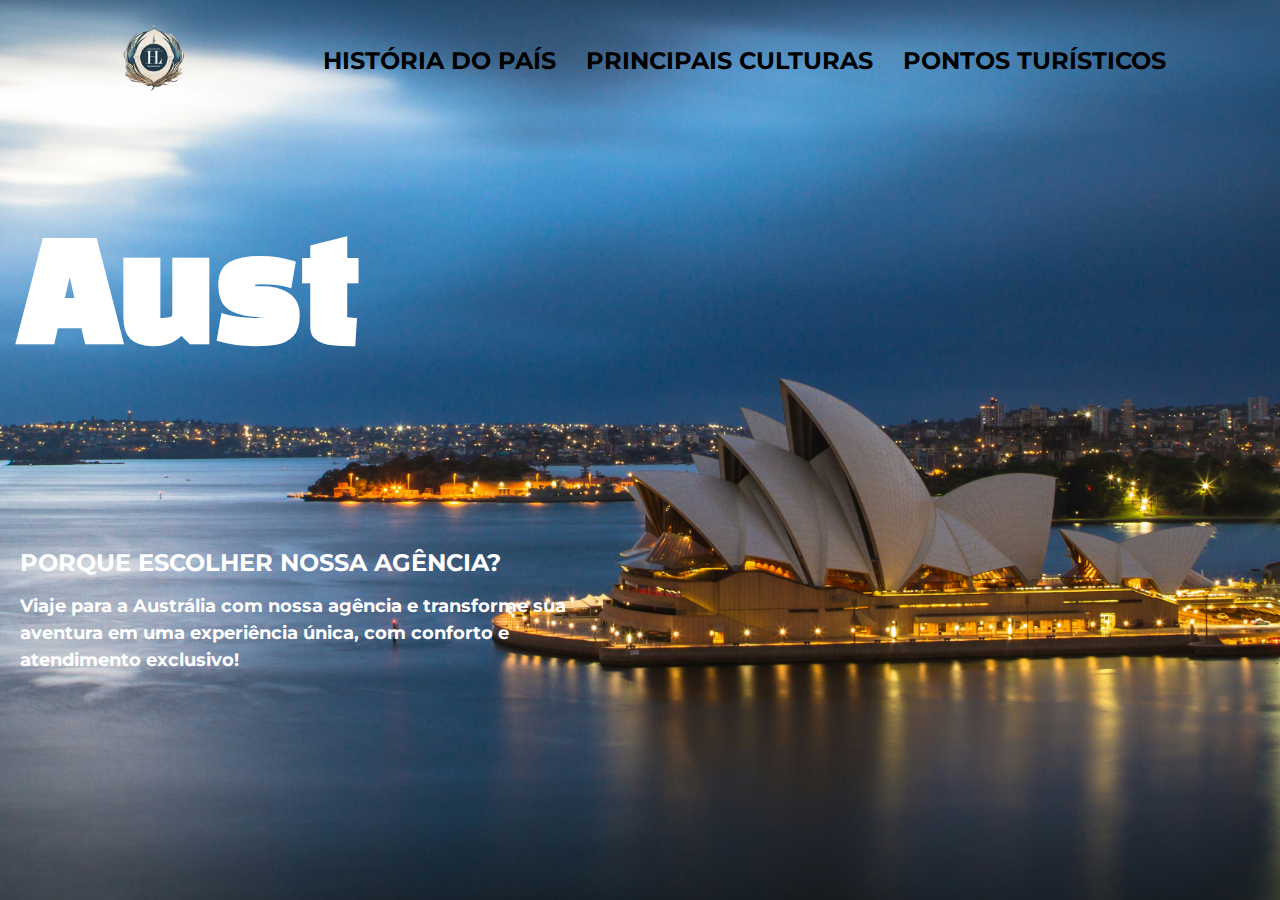
==== index.html @ 77b6d7a1 "quarto commit do trabalho" ====
<!DOCTYPE html>
<html lang="pt-BR">
<head>
    <meta charset="UTF-8">
    <meta name="viewport" content="width=device-width, initial-scale=1.0">
    <link rel="stylesheet" href="style.css">
    <link rel="preconnect" href="https://fonts.googleapis.com">
    <link rel="preconnect" href="https://fonts.gstatic.com" crossorigin>
    <link href="https://fonts.googleapis.com/css2?family=Black+Han+Sans&display=swap" rel="stylesheet">
    <link rel="preconnect" href="https://fonts.googleapis.com">
    <link rel="preconnect" href="https://fonts.gstatic.com" crossorigin>
    <link href="https://fonts.googleapis.com/css2?family=Montserrat:ital,wght@0,100..900;1,100..900&display=swap" rel="stylesheet">
    <title>YHL Travel</title>
</head>
<body>
    <header>
        <nav>
            <img src="./assets/logo_HLY-removebg-preview.png" alt="logo HLY" class="logo">
            <ul>
                <li>
                    <a href="./pages/história do país.html">HISTÓRIA DO PAÍS</a>
                </li>
                <li>
                    <a href="./pages/principais culturas.html">PRINCIPAIS CULTURAS</a>
                </li>
                <li>
                    <a href="./pages/pontos turísticos.html">PONTOS TURÍSTICOS</a>
                </li>
            </ul>
        </nav>
        <div class="container">
            <div>
            <h1 id="typed-text"></h1>
            <div class="h2p">
                <h2 class="h2">PORQUE ESCOLHER NOSSA AGÊNCIA?</h2>
                <p class="p">Viaje para a Austrália com nossa agência e transforme sua aventura em uma experiência única, com conforto e atendimento exclusivo!</p>
            </div>
        </div>
        </div>
    </header>
    <script src="script.js"></script>
</body>
</html>
---- style.css ----
* {
    margin: 0;
    padding: 0;
    box-sizing: border-box;
}

html {
    font-size: 16px;
}

body {
    font-family: Arial, sans-serif;
    color: white;
    background-color: #000;
}

header {
    position: relative;
    height: 100vh;
    background: url('./assets/logo_HLY-removebg-preview.png') no-repeat center center/cover;
}

nav {
    display: flex;
    align-items: center;
    justify-content: space-around;
    padding: 1.25rem 3.125rem;
}

.logo {
    height: 5rem;
    display: block;
}

nav ul {
    list-style: none;
    display: flex;
    gap: 1.875rem;
}

nav ul li a {
    text-decoration: none;
    color: #000;
    font-weight: bold;
    font-size: 1.5rem;
    font-family: "Montserrat", sans-serif;
}
.container {
    display: flex;
    justify-content: flex-start;
    padding: 20px;
}

.textos {
    position: absolute;
    top: 50%;
    left: 50%;
    transform: translate(-50%, -50%);
    display: flex;
    flex-direction: column;
   
}

.container h1 {
    font-size: 8.5rem;
    font-weight: bold;
    margin-top: 4.90rem;
    font-family: "Black Han Sans", sans-serif;
}

.h2 {
    margin-top: 10rem;
    font-size: 1.5rem;
    font-weight: bold;
    font-family: "Montserrat", sans-serif;
}

.p {
    font-size: 1.125rem;
    margin-top: 1rem;
    max-width: 37.5rem;
    line-height: 1.5;
    font-family: "Montserrat", sans-serif;
    font-weight: 700;
}
header {
    position: relative;
    height: 100vh;
    background: url('./assets/foto\ capa\ site.jpg') no-repeat center center/cover;
}
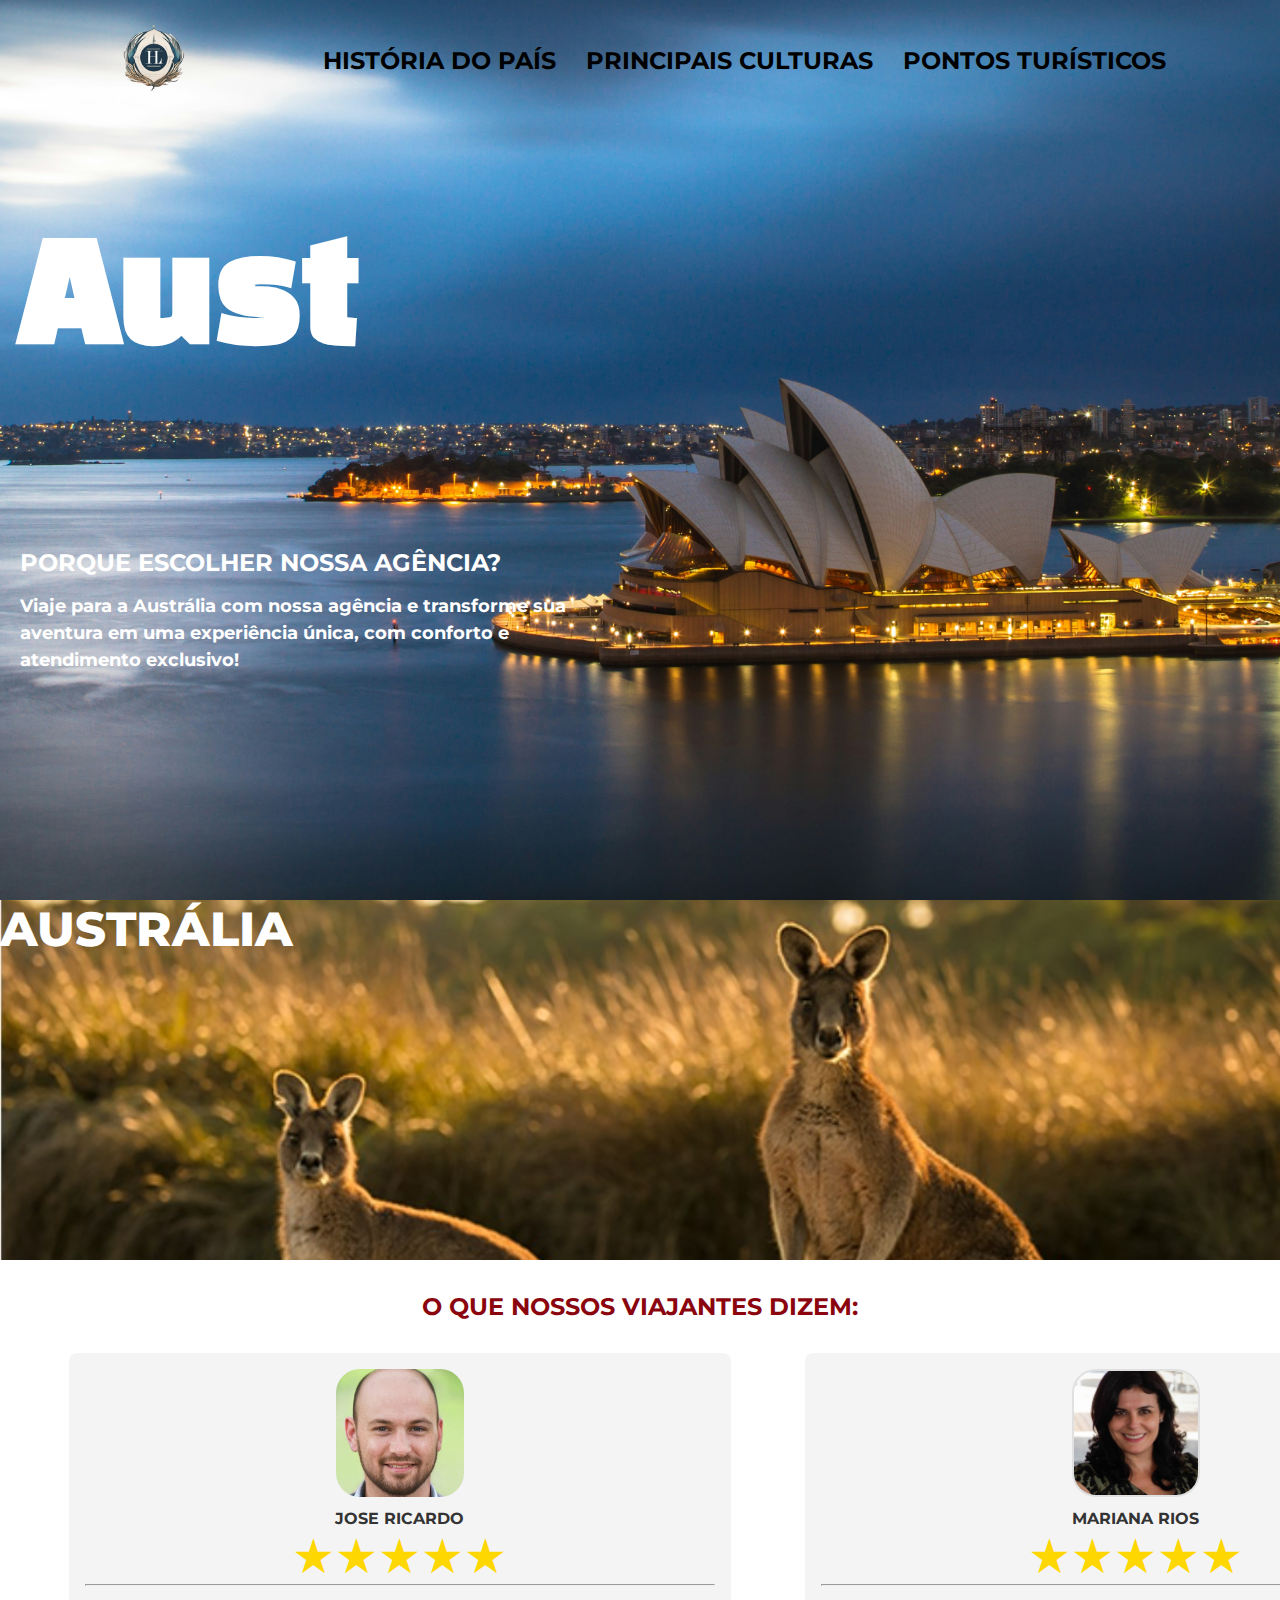
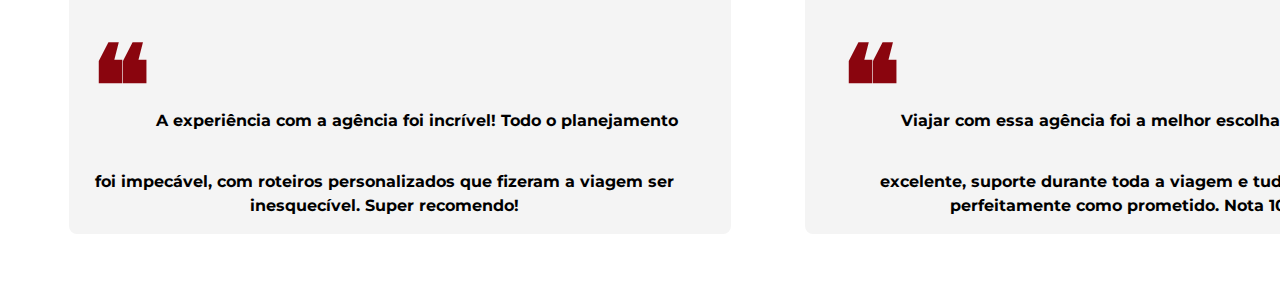
==== commit 2cedd90a: "quinto commit do trabalho" ====
--- a/index.html
+++ b/index.html
@@ -13,7 +13,7 @@
     <title>YHL Travel</title>
 </head>
 <body>
-    <header>
+    <header class="capa">
         <nav>
             <img src="./assets/logo_HLY-removebg-preview.png" alt="logo HLY" class="logo">
             <ul>
@@ -32,12 +32,38 @@
             <div>
             <h1 id="typed-text"></h1>
             <div class="h2p">
-                <h2 class="h2">PORQUE ESCOLHER NOSSA AGÊNCIA?</h2>
-                <p class="p">Viaje para a Austrália com nossa agência e transforme sua aventura em uma experiência única, com conforto e atendimento exclusivo!</p>
+                <h2>PORQUE ESCOLHER NOSSA AGÊNCIA?</h2>
+                <p>Viaje para a Austrália com nossa agência e transforme sua aventura em uma experiência única, com conforto e atendimento exclusivo!</p>
             </div>
         </div>
         </div>
     </header>
+
+    <header class="avaliacao">
+            <h1>AUSTRÁLIA</h1>
+    </header>
+    <div class="h2">
+        <h2>O QUE NOSSOS VIAJANTES DIZEM:</h2>
+    </div>
+    <div class="container2">
+        <div class="jrmr">
+            <div class="jose-ricardo">
+               
+                <img src="./assets/jose ricardo.jpg" alt="Foto de Jose Ricardo">
+                <div class="name">JOSE RICARDO</div>
+                <div class="stars">★★★★★</div>
+                <hr>
+                <p class="av"><span class="aspas">❝</span> A experiência com a agência foi incrível! Todo o planejamento foi impecável, com roteiros personalizados que fizeram a viagem ser inesquecível. Super recomendo!</p>
+            </div>
+            <div class="mariana-rios">
+                <img src="./assets/mariana rios.jpg" alt="Foto de Mariana Rios">
+                <div class="name">MARIANA RIOS</div>
+                <div class="stars">★★★★★</div>
+                <hr>
+                <p class="av"><span class="aspas">❝</span>Viajar com essa agência foi a melhor escolha! Atendimento excelente, suporte durante toda a viagem e tudo ocorreu perfeitamente como prometido. Nota 10!</p>
+            </div>
+        </div>
+    </div>
     <script src="script.js"></script>
 </body>
 </html>
--- a/style.css
+++ b/style.css
@@ -8,16 +8,12 @@
     font-size: 16px;
 }
 
-body {
+ header {
     font-family: Arial, sans-serif;
-    color: white;
-    background-color: #000;
-}
-
-header {
+    color: #fff;
     position: relative;
     height: 100vh;
-    background: url('./assets/logo_HLY-removebg-preview.png') no-repeat center center/cover;
+    background: url('./assets/foto\ capa\ site.jpg') no-repeat center center/cover;
 }
 
 nav {
@@ -68,14 +64,14 @@
     font-family: "Black Han Sans", sans-serif;
 }
 
-.h2 {
+h2 {
     margin-top: 10rem;
     font-size: 1.5rem;
     font-weight: bold;
     font-family: "Montserrat", sans-serif;
 }
 
-.p {
+p {
     font-size: 1.125rem;
     margin-top: 1rem;
     max-width: 37.5rem;
@@ -83,10 +79,127 @@
     font-family: "Montserrat", sans-serif;
     font-weight: 700;
 }
-header {
-    position: relative;
-    height: 100vh;
-    background: url('./assets/foto\ capa\ site.jpg') no-repeat center center/cover;
-}
-
+
+.avaliacao {
+    font-family: Arial, sans-serif;
+    color: white;
+    background-color: #000;
+    position: relative;
+    height: 40vh;
+    background: url('./assets/canguru.jpg') no-repeat center center/cover;
+}
+
+.avaliacao h1 {
+    font-family: "Montserrat", sans-serif;
+    font-weight: 800;
+    color: #fff;
+    font-size: 3rem;
+    display: flex;
+    justify-content: flex-start;
+    
+    
+}
+
+.h2 {
+    font-family: "Montserrat", sans-serif;
+    display: flex;
+    justify-content: center;
+    color: #8a050e;
+    font-size: 4rem;
+    margin-top: -8rem;
+
+}
+.container2 {
+    width: 90%;
+    max-width: 50rem;
+    background-color: #fff;
+    padding: 2rem;
+    border-radius: 0.5rem;
+    text-align: center;
+}
+
+.titulo {
+    font-size: 1.5rem;
+    color: #800000;
+    font-weight: bold;
+    margin-bottom: 1.25rem;
+}
+
+.jrmr {
+    display: flex;
+    justify-content: space-around;
+    flex-wrap: wrap;
+    width: 200%;
+}
+
+.jose-ricardo {
+    width: 45%;
+    background-color: #f4f4f4;
+    padding: 1rem;
+    border-radius: 0.5rem;
+    margin-bottom: 1.25rem;
+    position: relative;
+}
+
+.mariana-rios {
+    width: 45%;
+    background-color: #f4f4f4;
+    padding: 1rem;
+    border-radius: 0.5rem;
+    margin-bottom: 1.25rem;
+    position: relative;
+}
+
+.jose-ricardo img {
+    width: 8rem;
+    height: 8rem;
+    border-radius: 1.5rem;s
+    border: 0.125rem solid #e0e0e0;
+}
+
+.mariana-rios img {
+    width: 8rem;
+    height: 8rem;
+    border-radius: 1.5rem;
+    border: 0.125rem solid #e0e0e0;
+}
+
+.jose-ricardo .name {
+    font-family: "Montserrat", sans-serif;
+    font-weight: bold;
+    color: #333;
+    margin-top: 0.5rem;
+}
+
+.mariana-rios .name {
+    font-family: "Montserrat", sans-serif;
+    font-weight: bold;
+    color: #333;
+    margin-top: 0.5rem;
+}
+
+
+.stars {
+    color: #FFD700;
+    font-size: 3rem;
+}
+
+.jose-ricardo .av {
+    font-size: 1rem;
+    color: #000;
+    text-align: center;
+}
+
+.mariana-rios .av {
+    font-size: 1rem;
+    color: #000;
+    text-align: center;
+    
+}
+
+.aspas {
+    color: #8a050e;
+    font-size: 7rem;
+  
+}
   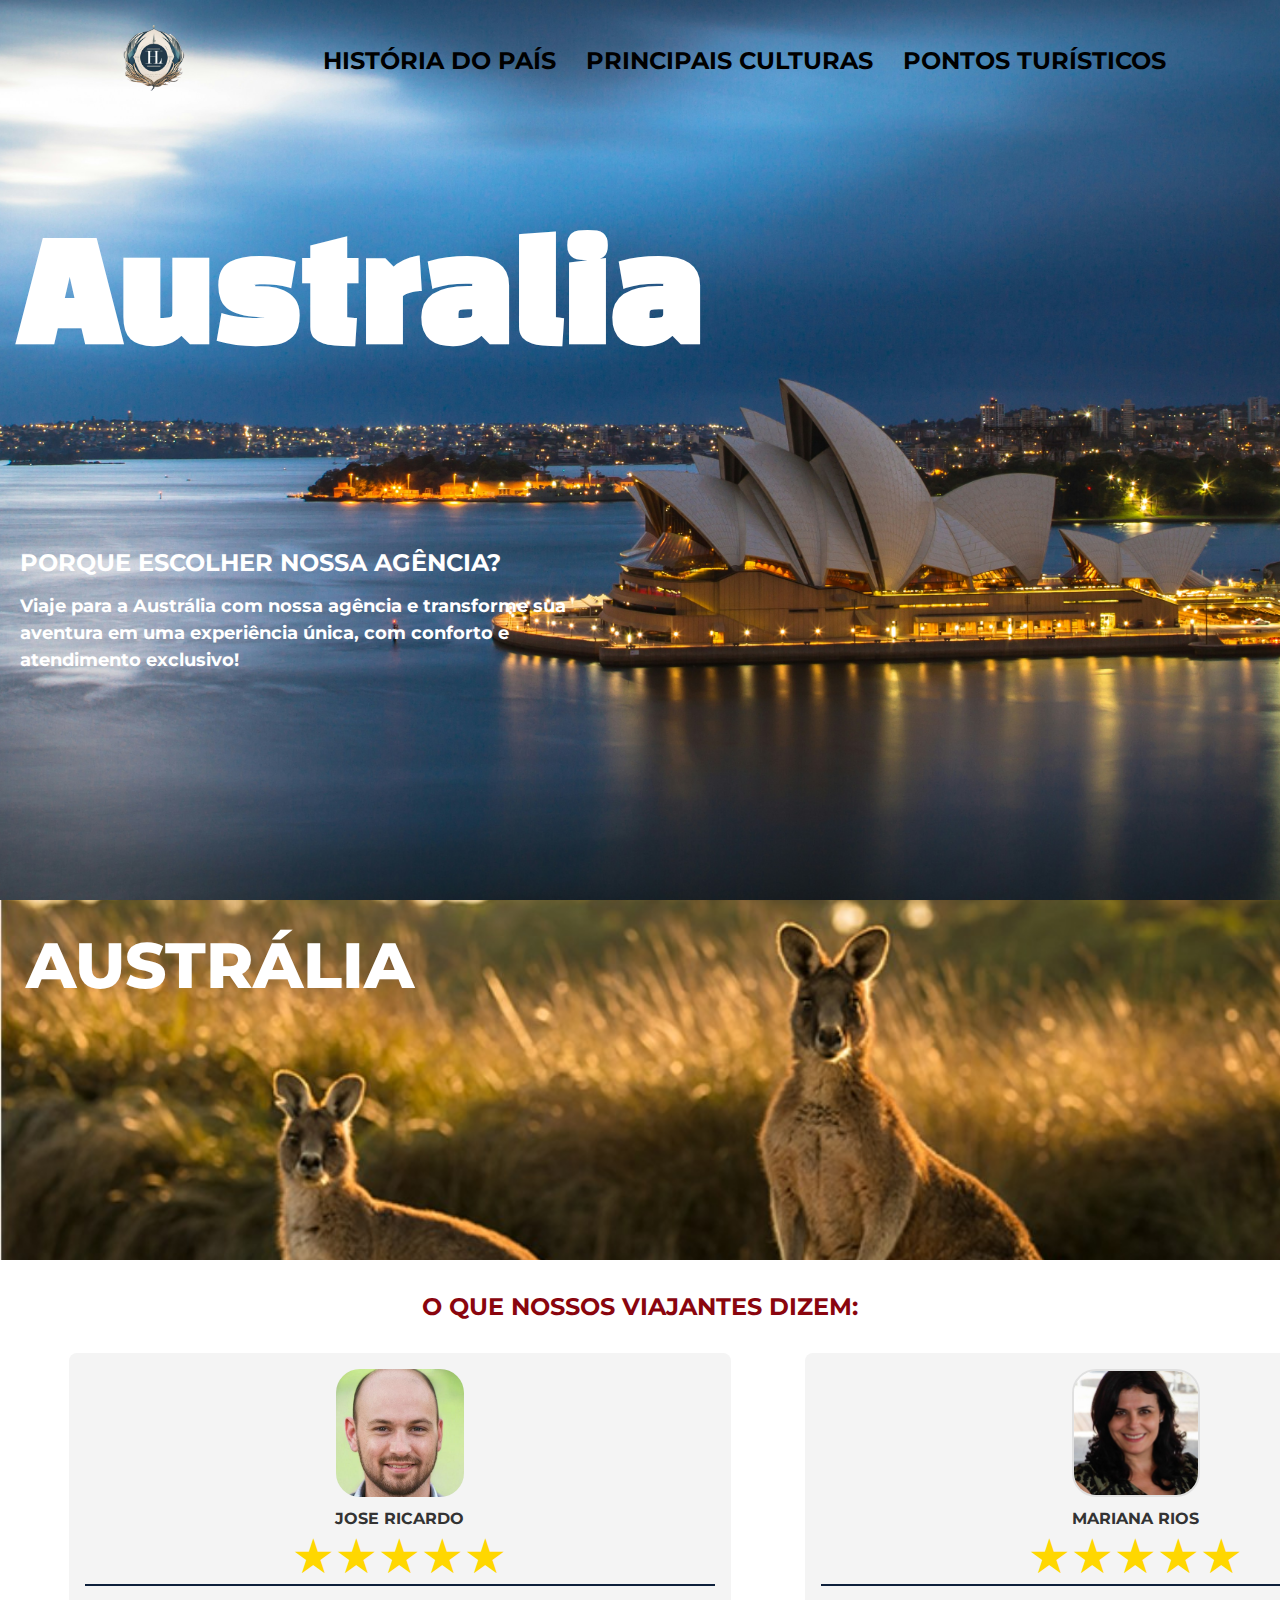
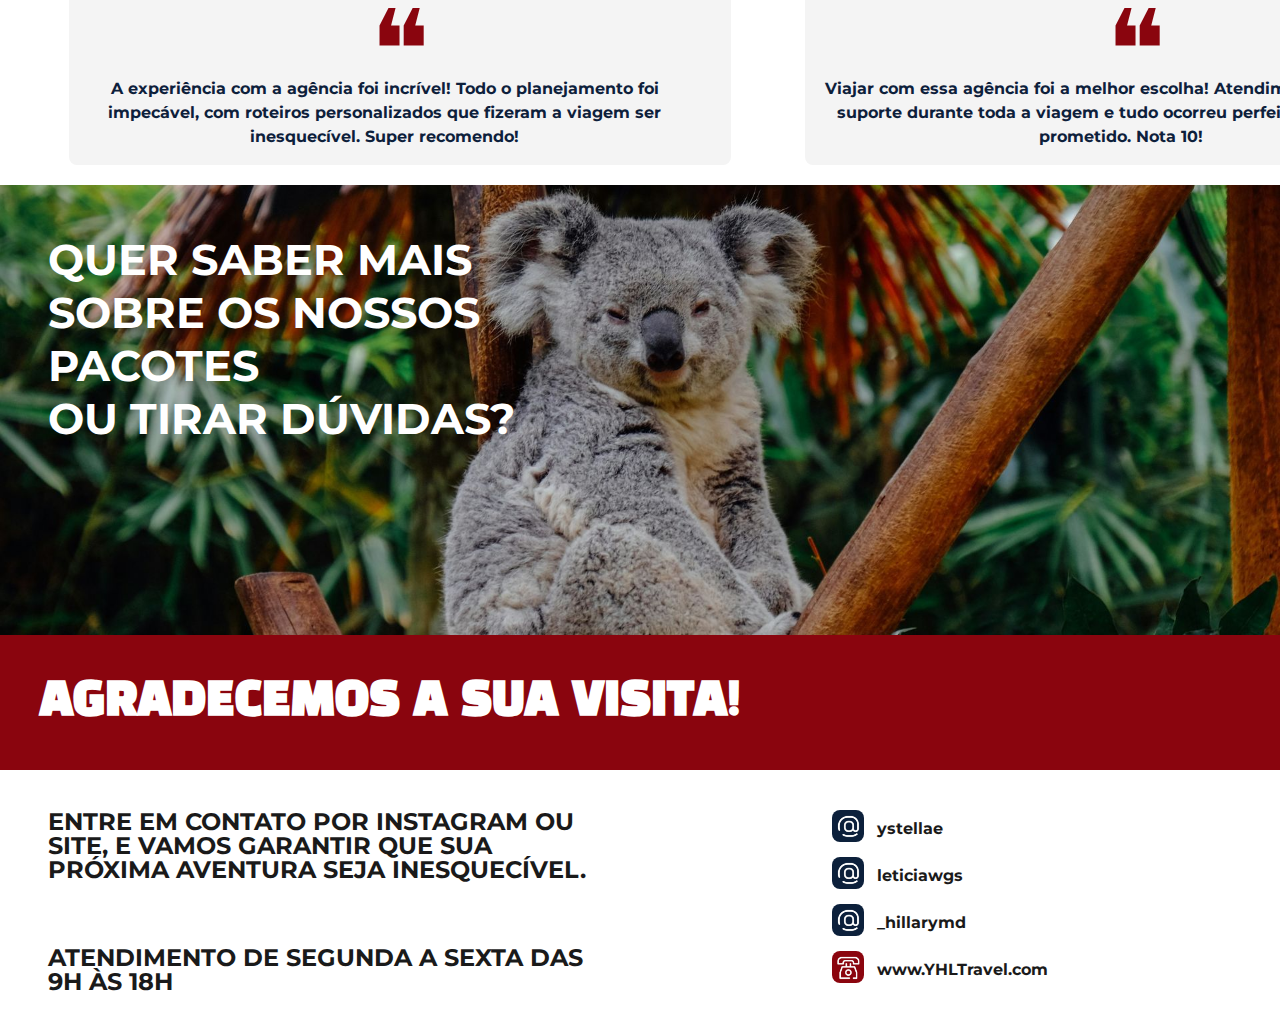
==== commit a376db5e: "sexto commit do trabalho" ====
--- a/index.html
+++ b/index.html
@@ -30,7 +30,7 @@
         </nav>
         <div class="container">
             <div>
-            <h1 id="typed-text"></h1>
+            <h1 id="typed-text">Australia</h1>
             <div class="h2p">
                 <h2>PORQUE ESCOLHER NOSSA AGÊNCIA?</h2>
                 <p>Viaje para a Austrália com nossa agência e transforme sua aventura em uma experiência única, com conforto e atendimento exclusivo!</p>
@@ -40,7 +40,9 @@
     </header>
 
     <header class="avaliacao">
-            <h1>AUSTRÁLIA</h1>
+         <div class="h1">
+            <h1 class="titulo">AUSTRÁLIA</h1>
+         </div>
     </header>
     <div class="h2">
         <h2>O QUE NOSSOS VIAJANTES DIZEM:</h2>
@@ -48,21 +50,42 @@
     <div class="container2">
         <div class="jrmr">
             <div class="jose-ricardo">
-               
                 <img src="./assets/jose ricardo.jpg" alt="Foto de Jose Ricardo">
                 <div class="name">JOSE RICARDO</div>
                 <div class="stars">★★★★★</div>
                 <hr>
-                <p class="av"><span class="aspas">❝</span> A experiência com a agência foi incrível! Todo o planejamento foi impecável, com roteiros personalizados que fizeram a viagem ser inesquecível. Super recomendo!</p>
+                <span class="aspas">❝</span>
+                <p class="av">A experiência com a agência foi incrível! Todo o planejamento foi impecável, com roteiros personalizados que fizeram a viagem ser inesquecível. Super recomendo!</p>
             </div>
             <div class="mariana-rios">
                 <img src="./assets/mariana rios.jpg" alt="Foto de Mariana Rios">
                 <div class="name">MARIANA RIOS</div>
                 <div class="stars">★★★★★</div>
                 <hr>
-                <p class="av"><span class="aspas">❝</span>Viajar com essa agência foi a melhor escolha! Atendimento excelente, suporte durante toda a viagem e tudo ocorreu perfeitamente como prometido. Nota 10!</p>
+                <span class="aspas">❝</span>
+                <p class="av">Viajar com essa agência foi a melhor escolha! Atendimento excelente, suporte durante toda a viagem e tudo ocorreu perfeitamente como prometido. Nota 10!</p>
             </div>
         </div>
+    </div>
+    <header class="pagina-final">
+        <h2 class="pergunta">QUER SABER MAIS <br> SOBRE OS NOSSOS <br> PACOTES <br> OU TIRAR DÚVIDAS?</h2>
+    </header>
+    <div class="agradecimento">
+        <h1 class="agradecemos">AGRADECEMOS A SUA VISITA!</h1>
+    </div>
+    <div class="encerramento">
+        <div class="contato-texto">
+            <p>ENTRE EM CONTATO POR INSTAGRAM OU SITE, E VAMOS GARANTIR QUE SUA PRÓXIMA AVENTURA SEJA INESQUECÍVEL.</p>
+            <p class="horarios">ATENDIMENTO DE SEGUNDA A SEXTA DAS 9H ÀS 18H</p>
+          </div>
+          <div class="contatos">
+            <div class="perfis">
+              <p><img src="./assets/arroba.jpg" alt="" class="arroba"> ystellae</p>
+              <p><img src="./assets/arroba.jpg" alt="" class="arroba"> leticiawgs</p>
+              <p><img src="./assets/arroba.jpg" alt="" class="arroba"> _hillarymd</p>
+              <p><img src="./assets/website.jpg" alt="" class="arroba"> www.YHLTravel.com</p>
+            </div>
+          </div>
     </div>
     <script src="script.js"></script>
 </body>
--- a/style.css
+++ b/style.css
@@ -98,6 +98,16 @@
     justify-content: flex-start;
     
     
+}
+
+.h1 {
+    display: flex;
+    padding-top: 1.6rem;
+    padding-left: 1.6rem;
+}
+
+.h1 .titulo {
+    font-size: 4rem;
 }
 
 .h2 {
@@ -120,7 +130,7 @@
 
 .titulo {
     font-size: 1.5rem;
-    color: #800000;
+    color: #8a050e;
     font-weight: bold;
     margin-bottom: 1.25rem;
 }
@@ -185,14 +195,16 @@
 }
 
 .jose-ricardo .av {
-    font-size: 1rem;
-    color: #000;
+    margin-top: -2.5rem;
+    font-size: 1rem;
+    color: #0d203b;
     text-align: center;
 }
 
 .mariana-rios .av {
-    font-size: 1rem;
-    color: #000;
+    margin-top: -2.5rem;
+    font-size: 1rem;
+    color: #0d203b;
     text-align: center;
     
 }
@@ -202,4 +214,105 @@
     font-size: 7rem;
   
 }
+
+hr {
+    border: none;
+    height: 0.15rem;
+    background-color: #0D203B;
+}
+
+.pagina-final {
+    font-family: Arial, sans-serif;
+    color: white;
+    background-color: #000;
+    position: relative;
+    height: 50vh;
+    background: url('./assets/coala.jpg') no-repeat center center/cover;
+}
+
+.pergunta {
+    margin-top: -2rem;
+    padding-top: 3rem;
+    padding-left: 3rem;
+    font-size: 2.7rem;
+}
+ .agradecimento {
+    background-color: #8a050e;
+    padding-top: 2.5rem;
+    padding-bottom: 2.5rem;
+    padding-left: 2.5rem;
+ }
+
+.agradecemos {
+    font-family: "Black Han Sans", sans-serif;
+    color: #fff;
+    font-size: 2.8rem;
+}
+
+.encerramento {
+    display: flex;
+    
+}
+
+  .contato-texto {
+    flex: 1;
+    max-width: 60%;
+  }
+  
+  .contato-texto p {
+    font-size: 1.5rem;
+    line-height: 1.5rem;
+    color: #1A1A1A;
+    padding-left: 3rem;
+    padding-top: 1.5rem;
+    padding-bottom: 1.5rem;
+  }
+  
+  .hours {
+    font-weight: bold;
+    color: #A10000;
+    font-size: 1.1rem;
+    margin-top: 1rem;
+  }
+  
+  .contatos {
+    display: flex;
+    flex-direction: column;
+    align-items: flex-start;
+  }
+
+  .perfis {
+    padding-left: 4rem;
+    padding-right: 4rem;
+    padding-top: 1.5rem;
+    padding-bottom: 1.5rem;
+  }
+
+  .perfis p {
+    font-size: 1rem;
+    color: #1A1A1A;
+    margin-bottom: 0.5rem;
+  }
+  
+  .perfis img {
+    height: 2rem;
+    border-radius: 0.5rem;
+    margin-bottom: -0.5rem;
+    margin-right: 0.5rem;
+  }
+
+  .social {
+    color: #1A1A1A;
+    font-size: 1rem;
+    margin-bottom: 1rem;
+  }
+  
+  .website {
+    color: #8a050e;
+    font-size: 1rem;
+  }
+ 
+  .horarios  {
+    color: #8a050e;
+  }
   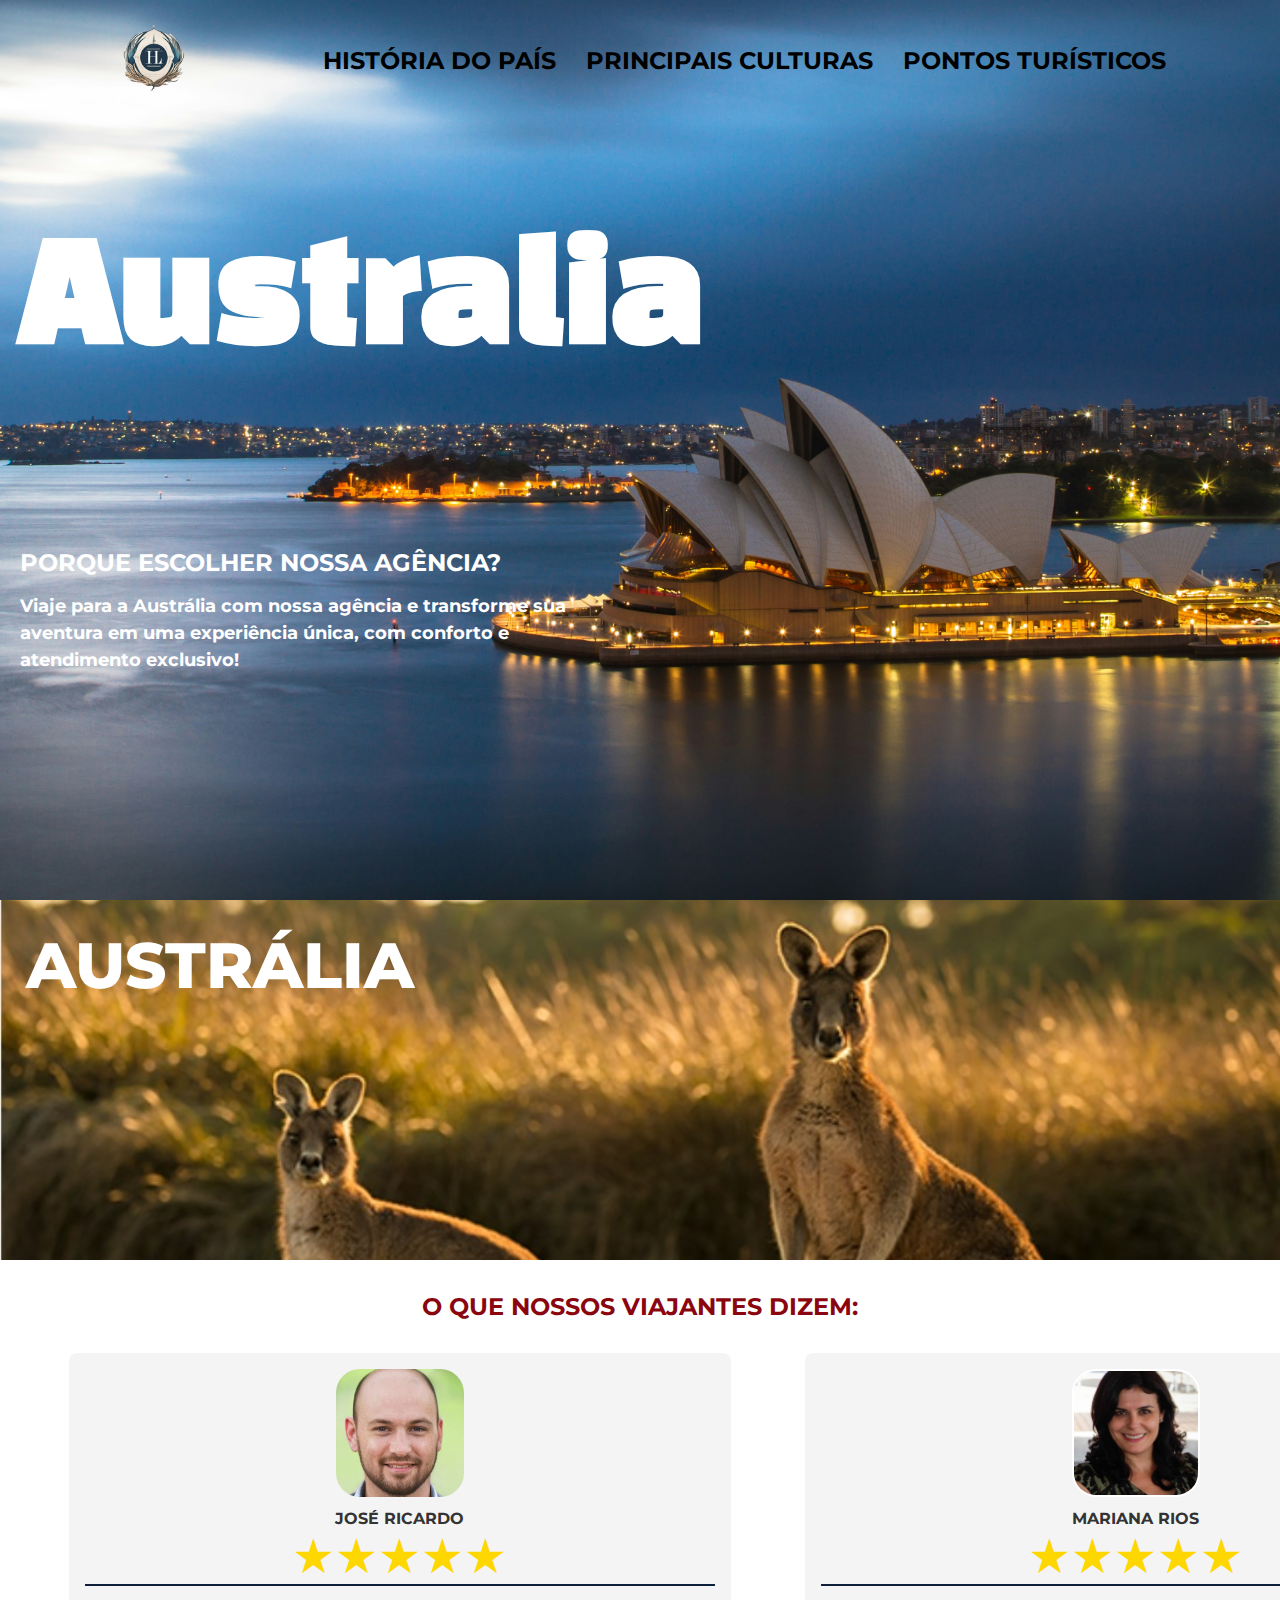
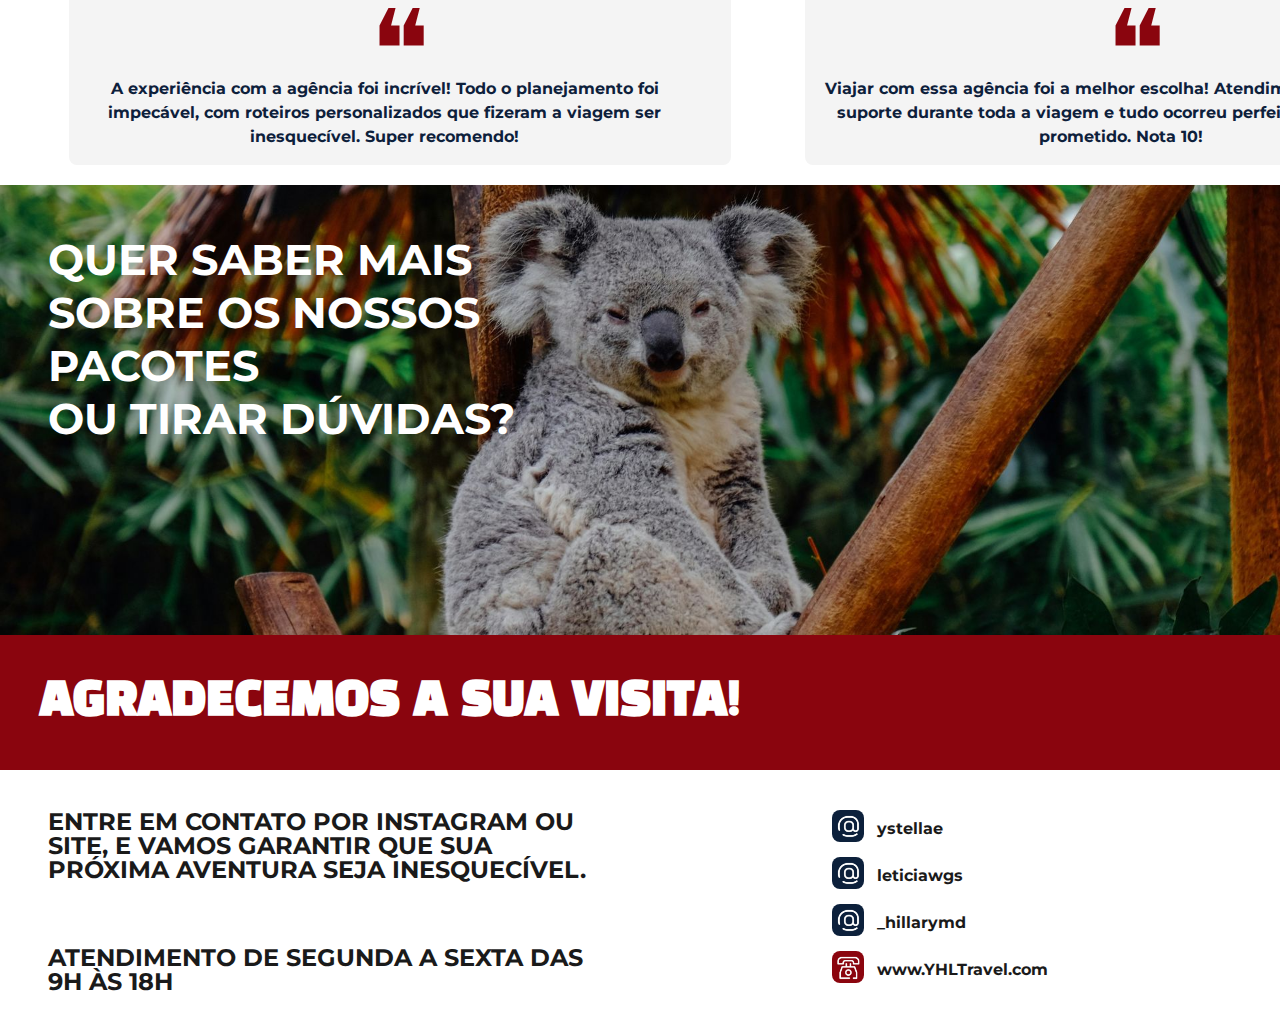
==== commit 2297f1e1: "sétimo commit do trabalho" ====
--- a/index.html
+++ b/index.html
@@ -4,6 +4,7 @@
     <meta charset="UTF-8">
     <meta name="viewport" content="width=device-width, initial-scale=1.0">
     <link rel="stylesheet" href="style.css">
+    <link rel="icon" href="./assets/logo_HLY-removebg-preview.png" type="image/x-icon">
     <link rel="preconnect" href="https://fonts.googleapis.com">
     <link rel="preconnect" href="https://fonts.gstatic.com" crossorigin>
     <link href="https://fonts.googleapis.com/css2?family=Black+Han+Sans&display=swap" rel="stylesheet">
@@ -51,7 +52,7 @@
         <div class="jrmr">
             <div class="jose-ricardo">
                 <img src="./assets/jose ricardo.jpg" alt="Foto de Jose Ricardo">
-                <div class="name">JOSE RICARDO</div>
+                <div class="name">JOSÉ RICARDO</div>
                 <div class="stars">★★★★★</div>
                 <hr>
                 <span class="aspas">❝</span>
--- a/style.css
+++ b/style.css
@@ -164,14 +164,14 @@
     width: 8rem;
     height: 8rem;
     border-radius: 1.5rem;s
-    border: 0.125rem solid #e0e0e0;
+    border: 0.125rem solid #fff;
 }
 
 .mariana-rios img {
     width: 8rem;
     height: 8rem;
     border-radius: 1.5rem;
-    border: 0.125rem solid #e0e0e0;
+    border: 0.125rem solid #fff;
 }
 
 .jose-ricardo .name {
@@ -312,7 +312,4 @@
     font-size: 1rem;
   }
  
-  .horarios  {
-    color: #8a050e;
-  }
   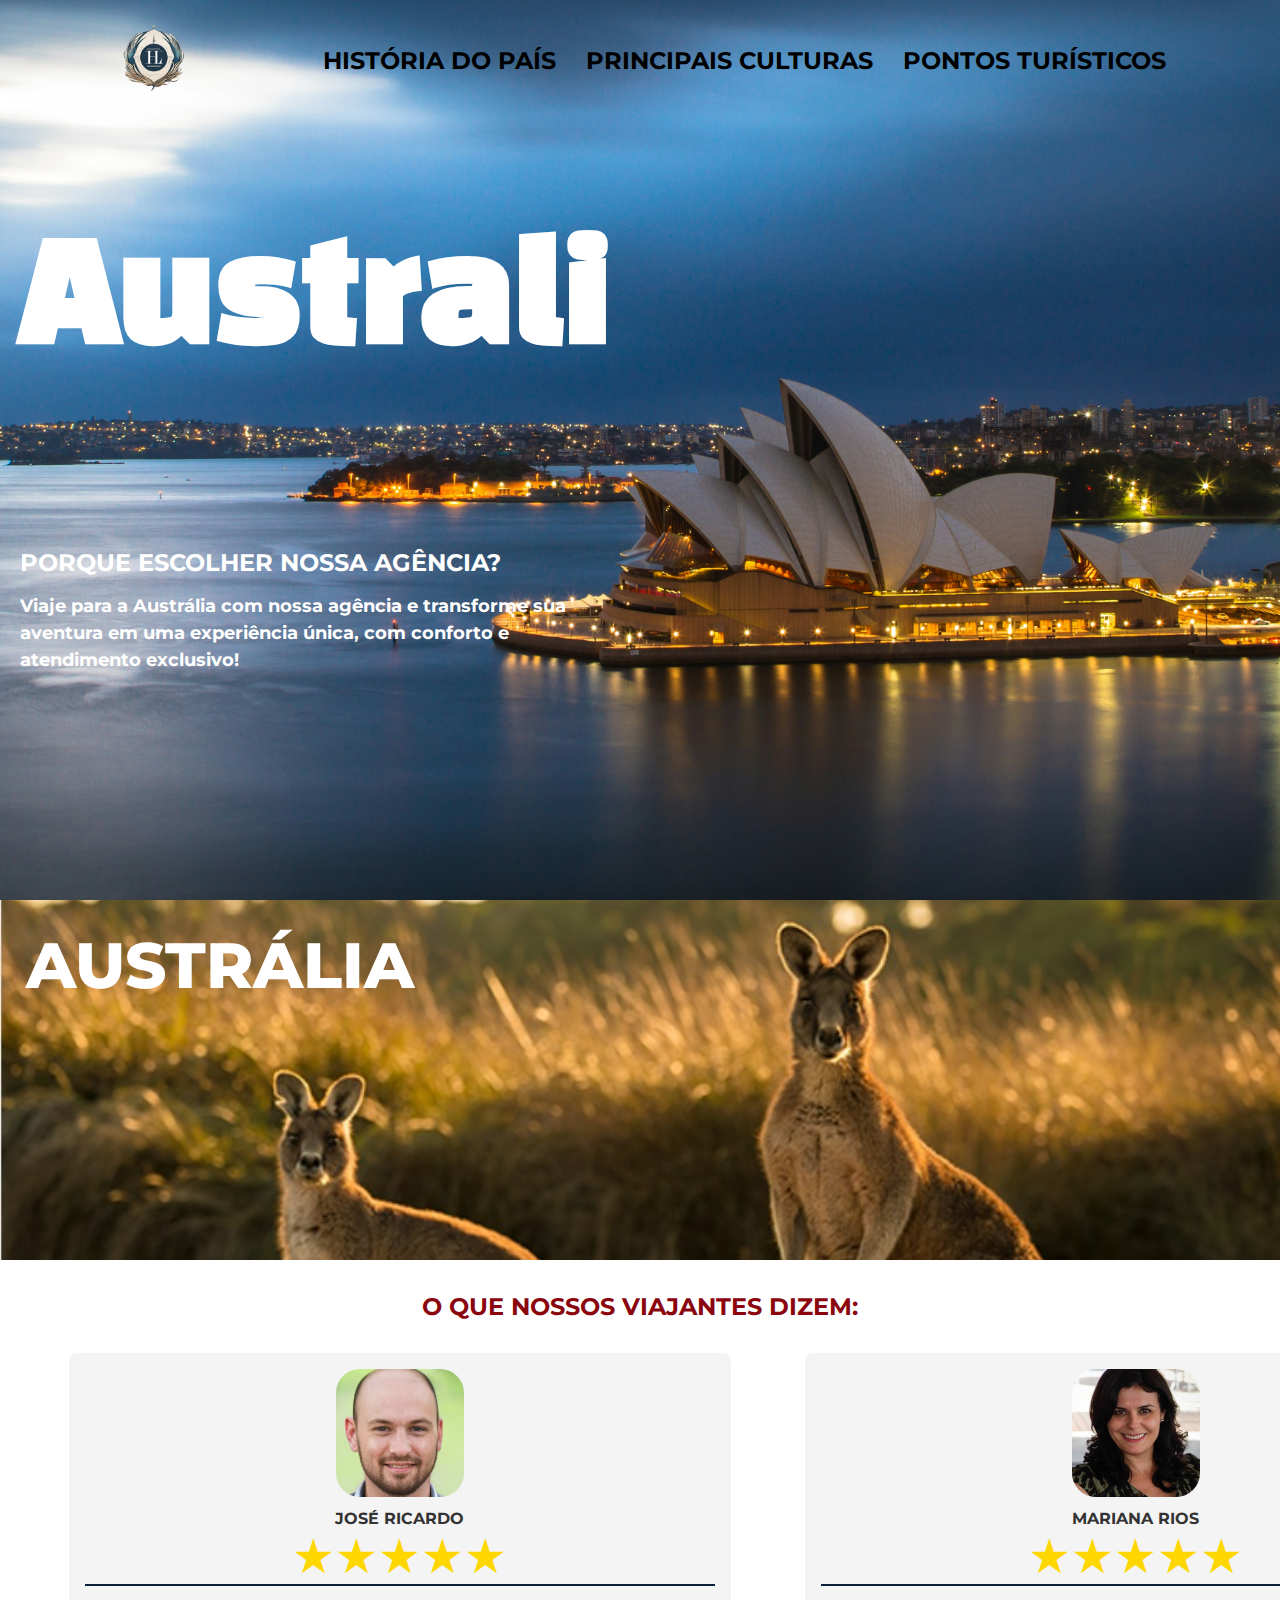
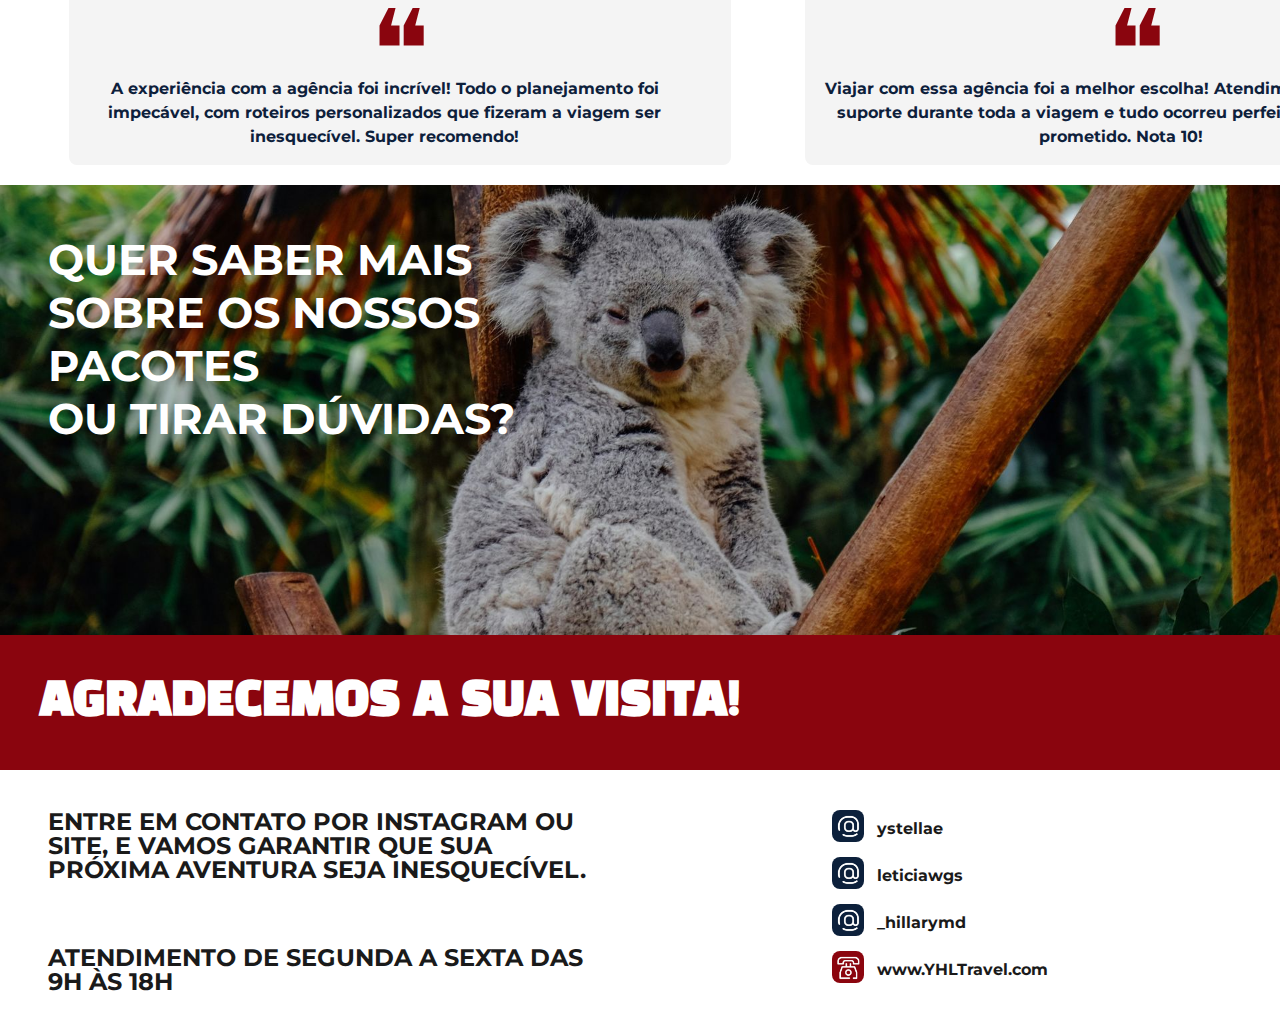
==== commit 0f365a33: "décimo commit do trabalho" ====
--- a/index.html
+++ b/index.html
@@ -31,7 +31,7 @@
         </nav>
         <div class="container">
             <div>
-            <h1 id="typed-text">Australia</h1>
+            <h1 id="typed-text"></h1>
             <div class="h2p">
                 <h2>PORQUE ESCOLHER NOSSA AGÊNCIA?</h2>
                 <p>Viaje para a Austrália com nossa agência e transforme sua aventura em uma experiência única, com conforto e atendimento exclusivo!</p>
@@ -81,9 +81,9 @@
           </div>
           <div class="contatos">
             <div class="perfis">
-              <p><img src="./assets/arroba.jpg" alt="" class="arroba"> ystellae</p>
-              <p><img src="./assets/arroba.jpg" alt="" class="arroba"> leticiawgs</p>
-              <p><img src="./assets/arroba.jpg" alt="" class="arroba"> _hillarymd</p>
+              <p><a href="https://www.instagram.com/ystellae" target="_blank"><img src="./assets/arroba.jpg" alt="" class="arroba"></a> ystellae</p>
+              <p><a href="https://www.instagram.com/leticiawgs/" target="_blank"><img src="./assets/arroba.jpg" alt="" class="arroba"></a> leticiawgs</p>
+              <p><a href="https://www.instagram.com/_hillarymd/" target="_blank"><img src="./assets/arroba.jpg" alt="" class="arroba"></a> _hillarymd</p>
               <p><img src="./assets/website.jpg" alt="" class="arroba"> www.YHLTravel.com</p>
             </div>
           </div>
--- a/style.css
+++ b/style.css
@@ -1,12 +1,23 @@
+@media (min-width: 1024px) {
+    body {
+        width: 100%;
+    }
+}
+
+main {
+    height: calc(100vh - 12.2rem);
+    display: flex;
+    flex-direction: column;
+    align-items: center;
+    justify-content: center;
+}
+
 * {
     margin: 0;
     padding: 0;
     box-sizing: border-box;
 }
 
-html {
-    font-size: 16px;
-}
 
  header {
     font-family: Arial, sans-serif;
@@ -41,6 +52,7 @@
     font-size: 1.5rem;
     font-family: "Montserrat", sans-serif;
 }
+
 .container {
     display: flex;
     justify-content: flex-start;
@@ -163,15 +175,13 @@
 .jose-ricardo img {
     width: 8rem;
     height: 8rem;
-    border-radius: 1.5rem;s
-    border: 0.125rem solid #fff;
+    border-radius: 1.5rem;
 }
 
 .mariana-rios img {
     width: 8rem;
     height: 8rem;
     border-radius: 1.5rem;
-    border: 0.125rem solid #fff;
 }
 
 .jose-ricardo .name {
@@ -270,7 +280,7 @@
   
   .hours {
     font-weight: bold;
-    color: #A10000;
+    color: #8a050e;
     font-size: 1.1rem;
     margin-top: 1rem;
   }
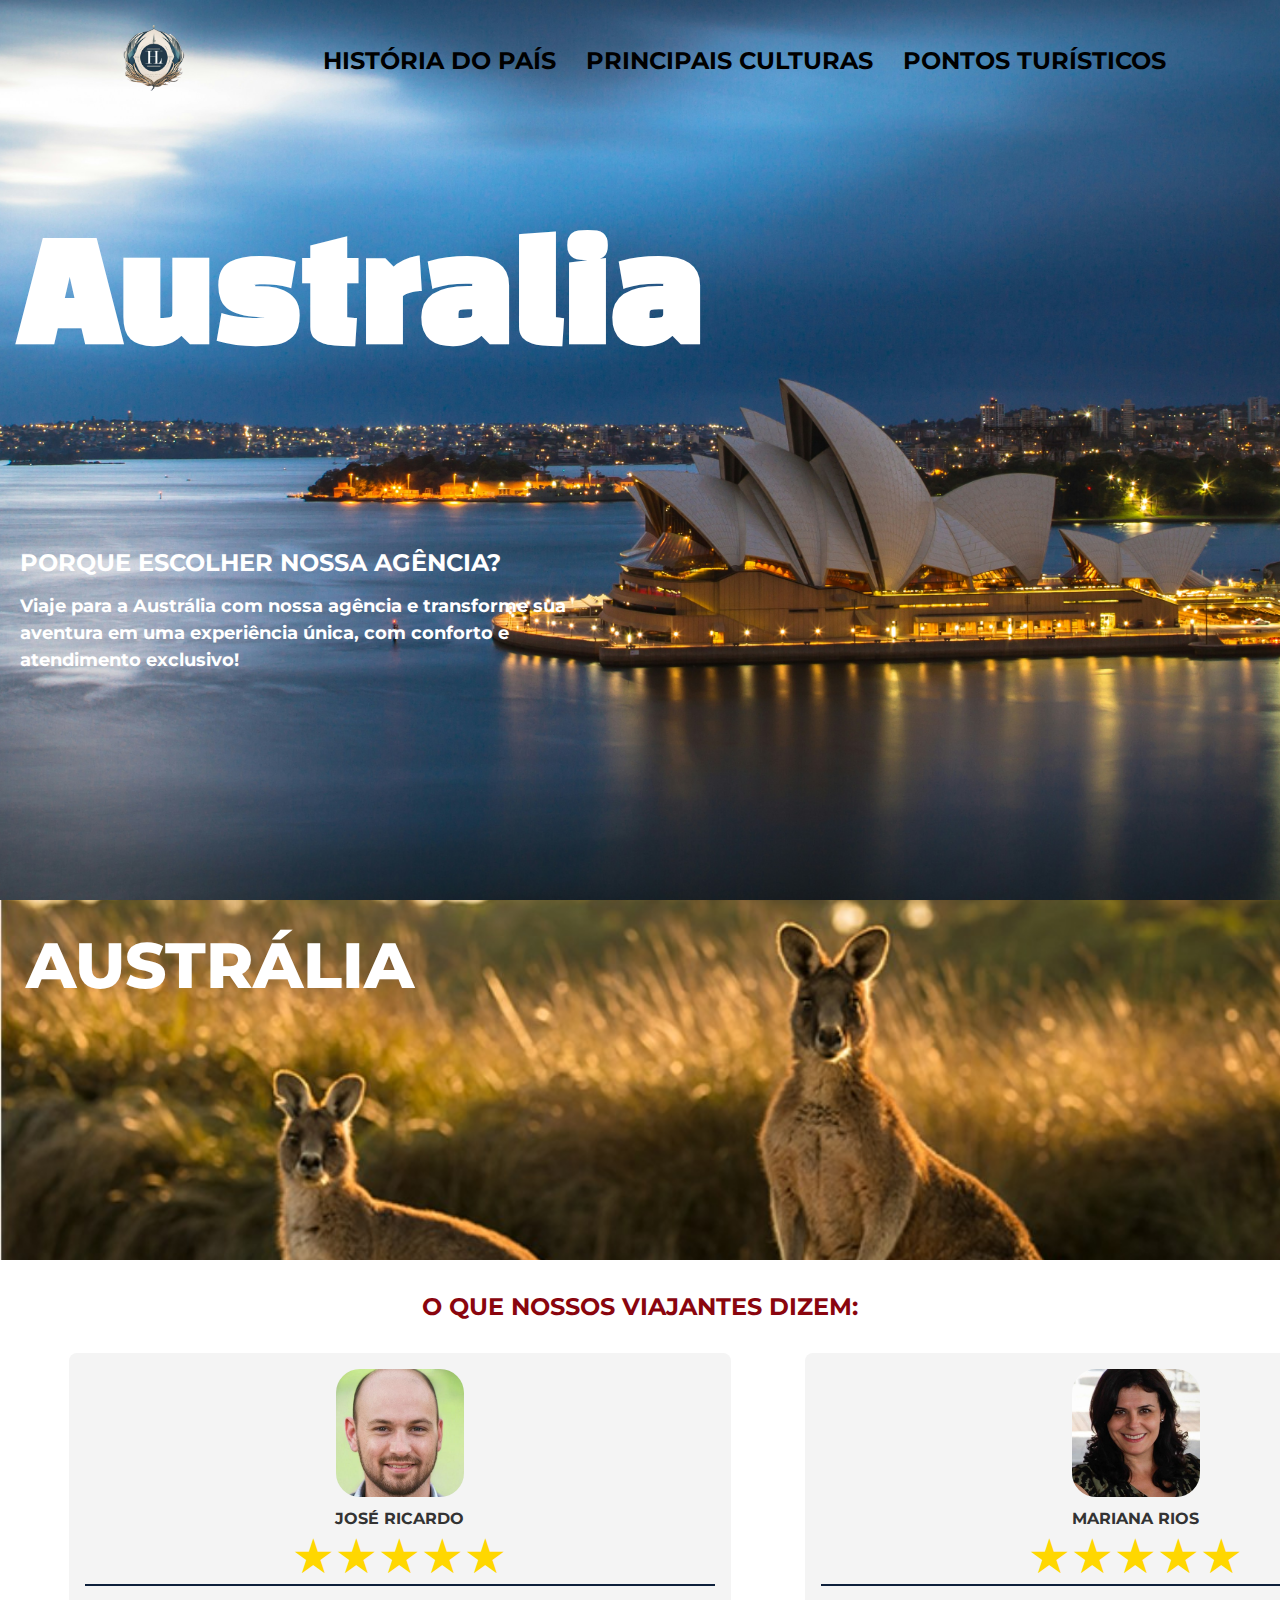
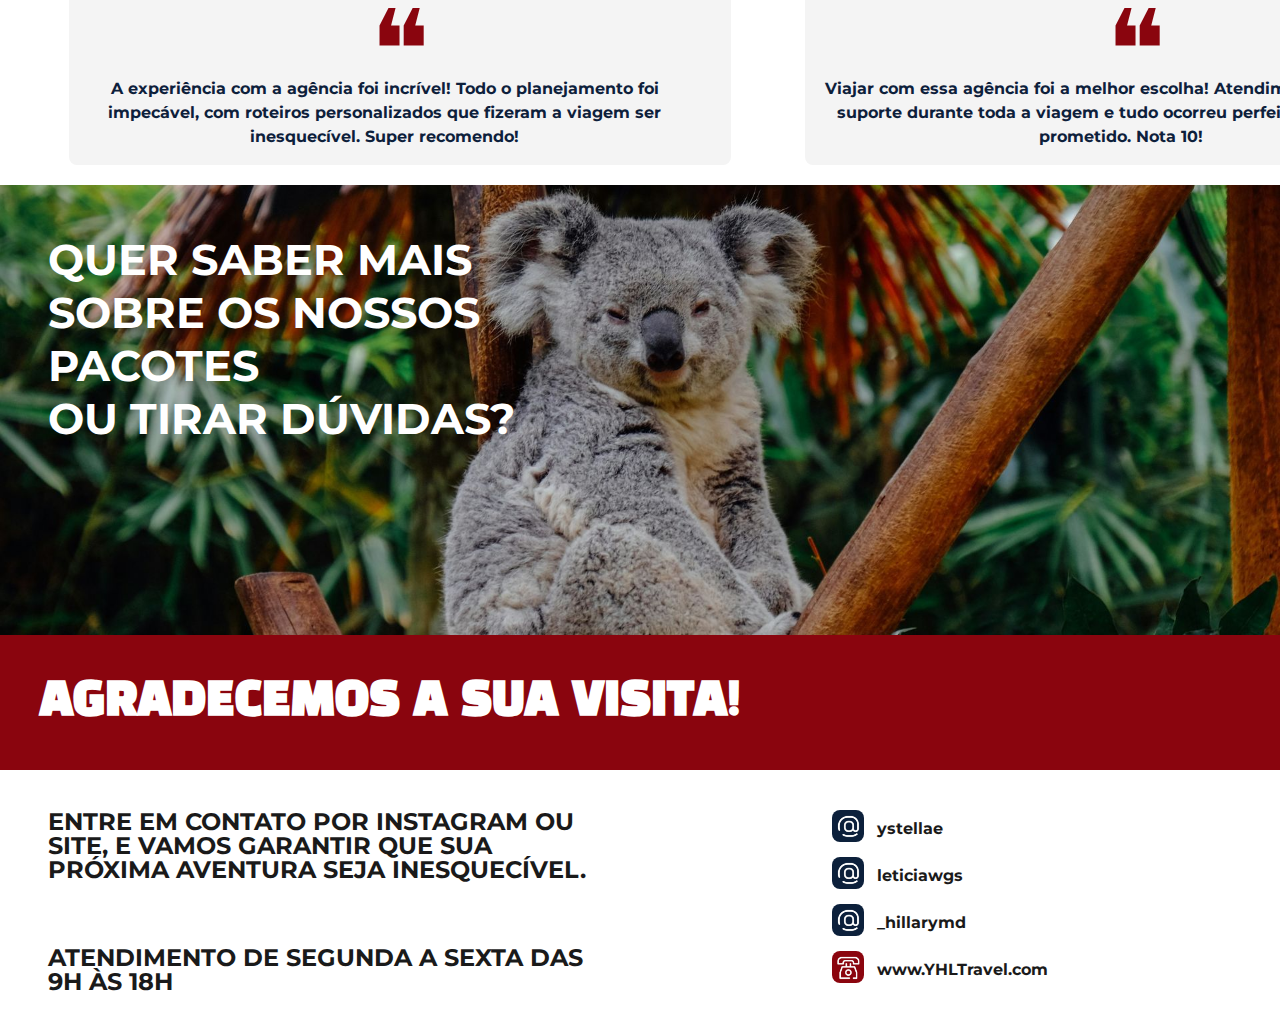
==== commit c9fb3ab3: "décimo primeiro commit do trabalho" ====
--- a/index.html
+++ b/index.html
@@ -31,7 +31,7 @@
         </nav>
         <div class="container">
             <div>
-            <h1 id="typed-text"></h1>
+            <h1>Australia</h1>
             <div class="h2p">
                 <h2>PORQUE ESCOLHER NOSSA AGÊNCIA?</h2>
                 <p>Viaje para a Austrália com nossa agência e transforme sua aventura em uma experiência única, com conforto e atendimento exclusivo!</p>
@@ -88,6 +88,5 @@
             </div>
           </div>
     </div>
-    <script src="script.js"></script>
 </body>
 </html>
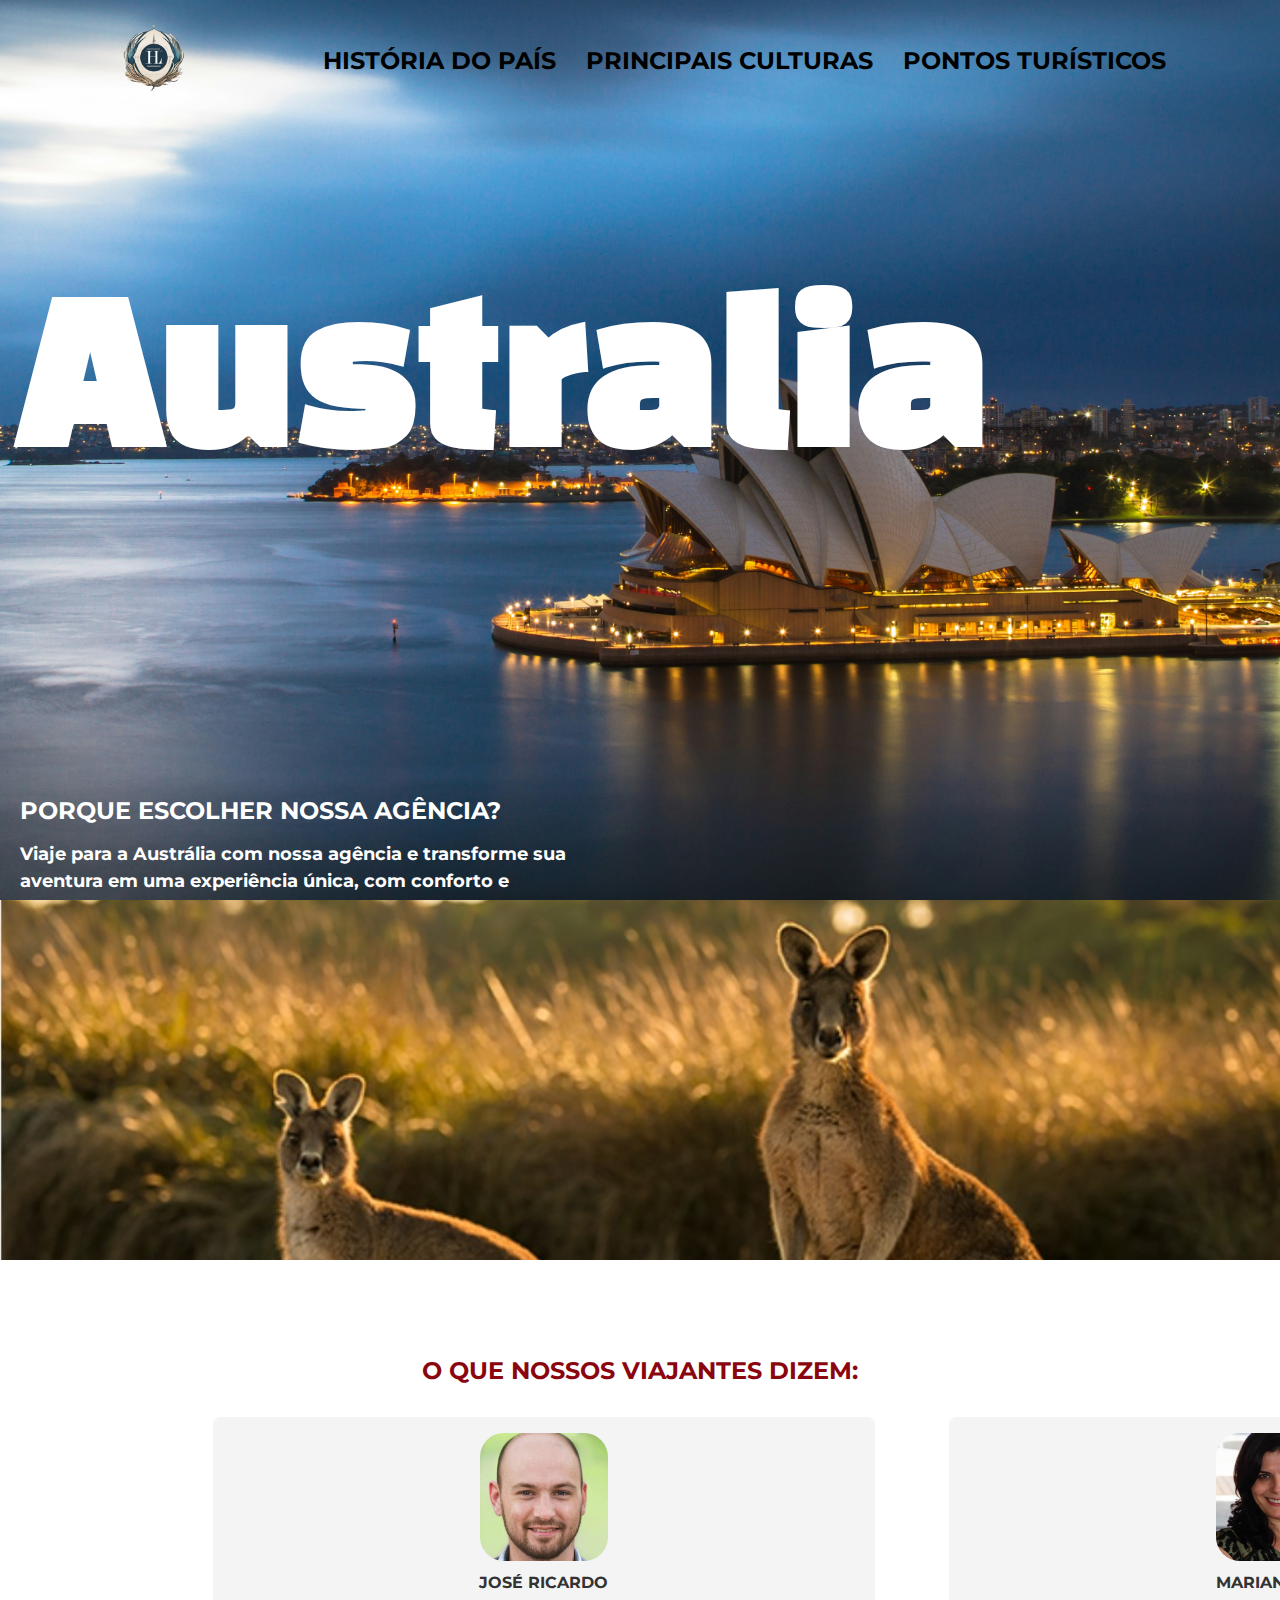
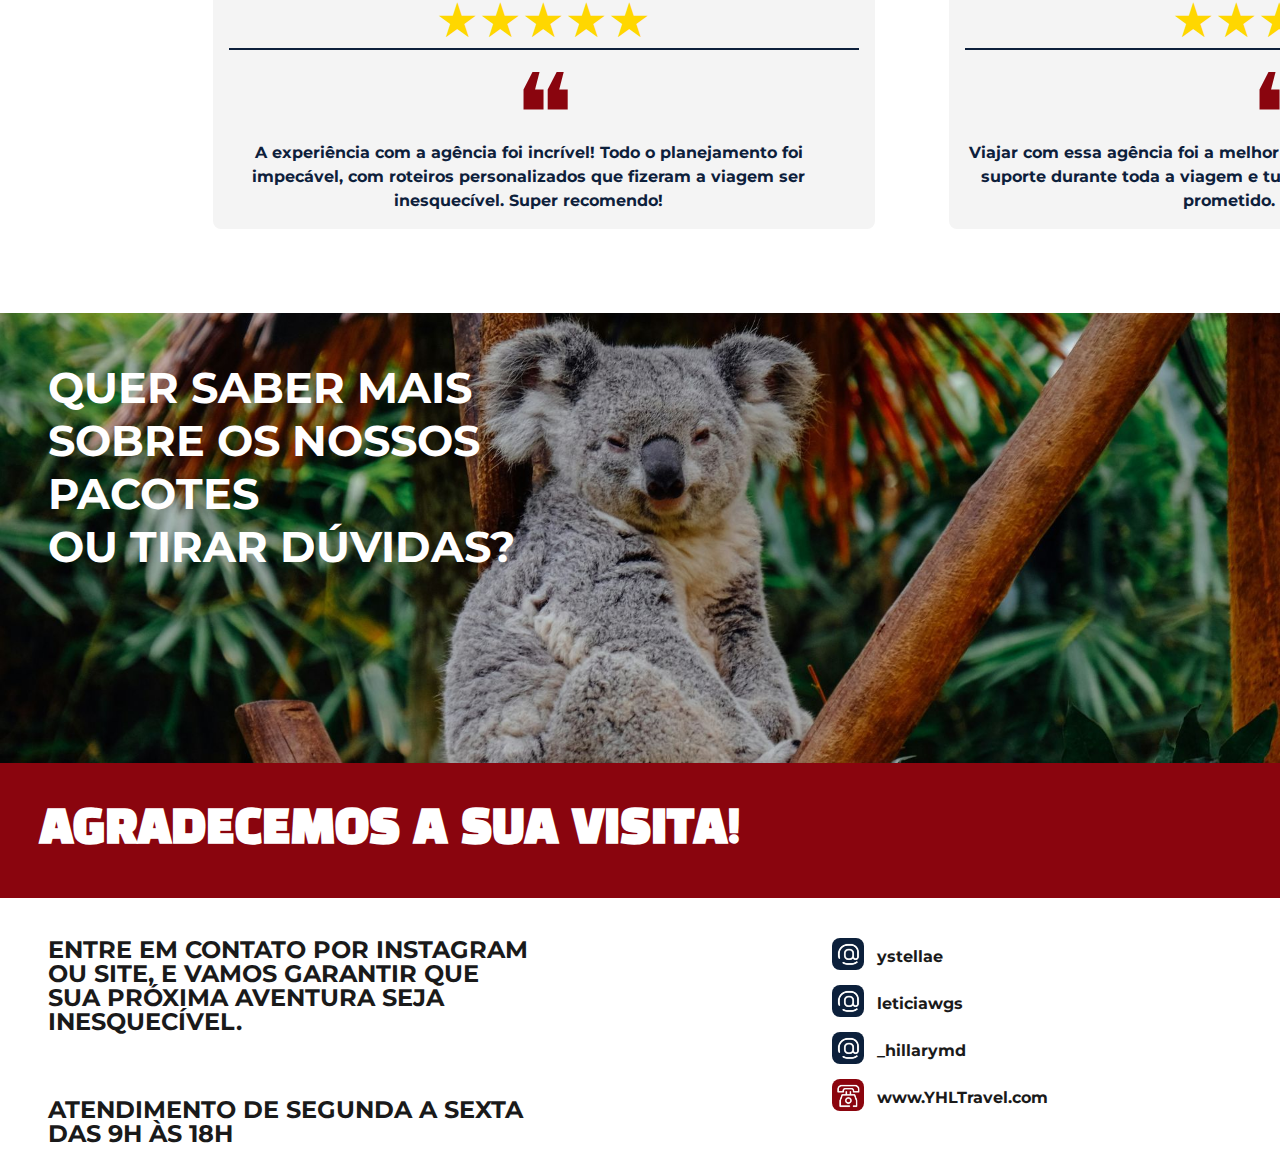
==== commit 4e1d35a9: "trabalho finalizado" ====
--- a/index.html
+++ b/index.html
@@ -39,11 +39,7 @@
         </div>
         </div>
     </header>
-
     <header class="avaliacao">
-         <div class="h1">
-            <h1 class="titulo">AUSTRÁLIA</h1>
-         </div>
     </header>
     <div class="h2">
         <h2>O QUE NOSSOS VIAJANTES DIZEM:</h2>
--- a/style.css
+++ b/style.css
@@ -1,6 +1,137 @@
-@media (min-width: 1024px) {
-    body {
+@media (min-width: 63rem) {
+    .logo {
+        height: 6rem;
+    }
+    
+    nav ul li a {
+        font-size: 1.75rem;
+    }
+    
+    .container h1 {
+        font-size: 10rem;
+        margin-top: 5rem;
+    }
+    
+    h2 {
+        font-size: 2rem;
+        margin-top: 12rem;
+    }
+    
+    p {
+        font-size: 1.25rem;
+        max-width: 45rem;
+    }
+   
+@media (max-width: 63rem) {
+    .logo {
+        height: 4rem;
+    }
+    
+    nav ul li a {
+        font-size: 1.25rem;
+    }
+    
+    .container h1 {
+        font-size: 6rem;
+        margin-top: 3.5rem;
+    }
+    
+    h2 {
+        font-size: 1.25rem;
+    }
+    
+    p {
+        font-size: 1rem;
+    }
+    
+    .aspas {
+        font-size: 5rem;
+    }
+    
+    .agradecemos {
+        font-size: 2.4rem;
+    }
+    
+    .pergunta {
+        font-size: 2.5rem;
+        padding-left: 2rem;
+    }
+}
+
+@media (max-width: 40rem) {
+    .logo {
+        height: 3rem;
+    }
+    
+    nav ul {
+        gap: 1rem;
+    }
+    
+    nav ul li a {
+        font-size: 1rem;
+    }
+    
+    .container h1 {
+        font-size: 10rem;
+        margin-top: 3rem;
+    }
+    
+    h2 {
+        font-size: 1.25rem;
+        margin-top: 2rem;
+    }
+    
+    p {
+        font-size: 0.875rem;
+    }
+    
+    .jrmr {
         width: 100%;
+        flex-direction: column;
+    }
+    
+    .jose-ricardo, .mariana-rios {
+        width: 90%;
+    }
+    
+    .aspas {
+        font-size: 3rem;
+    }
+    
+    .agradecemos {
+        font-size: 2rem;
+    }
+    
+    .pergunta {
+        font-size: 2rem;
+        padding-left: 1rem;
+    }
+    
+    .contato-texto p {
+        font-size: 1rem;
+        padding-left: 1rem;
+        padding-right: 1rem;
+    }
+}
+
+    .aspas {
+        font-size: 8rem;
+    }
+    
+    .agradecemos {
+        font-size: 3.5rem;
+    }
+    
+    .pergunta {
+        font-size: 3rem;
+        padding-left: 4rem;
+    }
+    
+    .contato-texto p {
+        font-size: 1.75rem;
+        line-height: 2rem;
+        padding-left: 4rem;
+        padding-right: 4rem;
     }
 }
 
@@ -45,6 +176,15 @@
     gap: 1.875rem;
 }
 
+header a.active {
+    color: var(--white);
+    font-weight: 700;
+}
+nav li:hover {
+    transform: scale(1.1);
+    transition: .4s;
+}
+
 nav ul li a {
     text-decoration: none;
     color: #000;
@@ -70,14 +210,14 @@
 }
 
 .container h1 {
-    font-size: 8.5rem;
-    font-weight: bold;
-    margin-top: 4.90rem;
+    font-size: 12rem;
+    font-weight: bold;
+    margin-top: 8rem;
     font-family: "Black Han Sans", sans-serif;
 }
 
 h2 {
-    margin-top: 10rem;
+    margin-top: 18rem;
     font-size: 1.5rem;
     font-weight: bold;
     font-family: "Montserrat", sans-serif;
@@ -128,7 +268,7 @@
     justify-content: center;
     color: #8a050e;
     font-size: 4rem;
-    margin-top: -8rem;
+    margin-top: -12rem;
 
 }
 .container2 {
@@ -152,6 +292,8 @@
     justify-content: space-around;
     flex-wrap: wrap;
     width: 200%;
+    margin-left: 9rem;
+    margin-bottom: 4rem;
 }
 
 .jose-ricardo {
